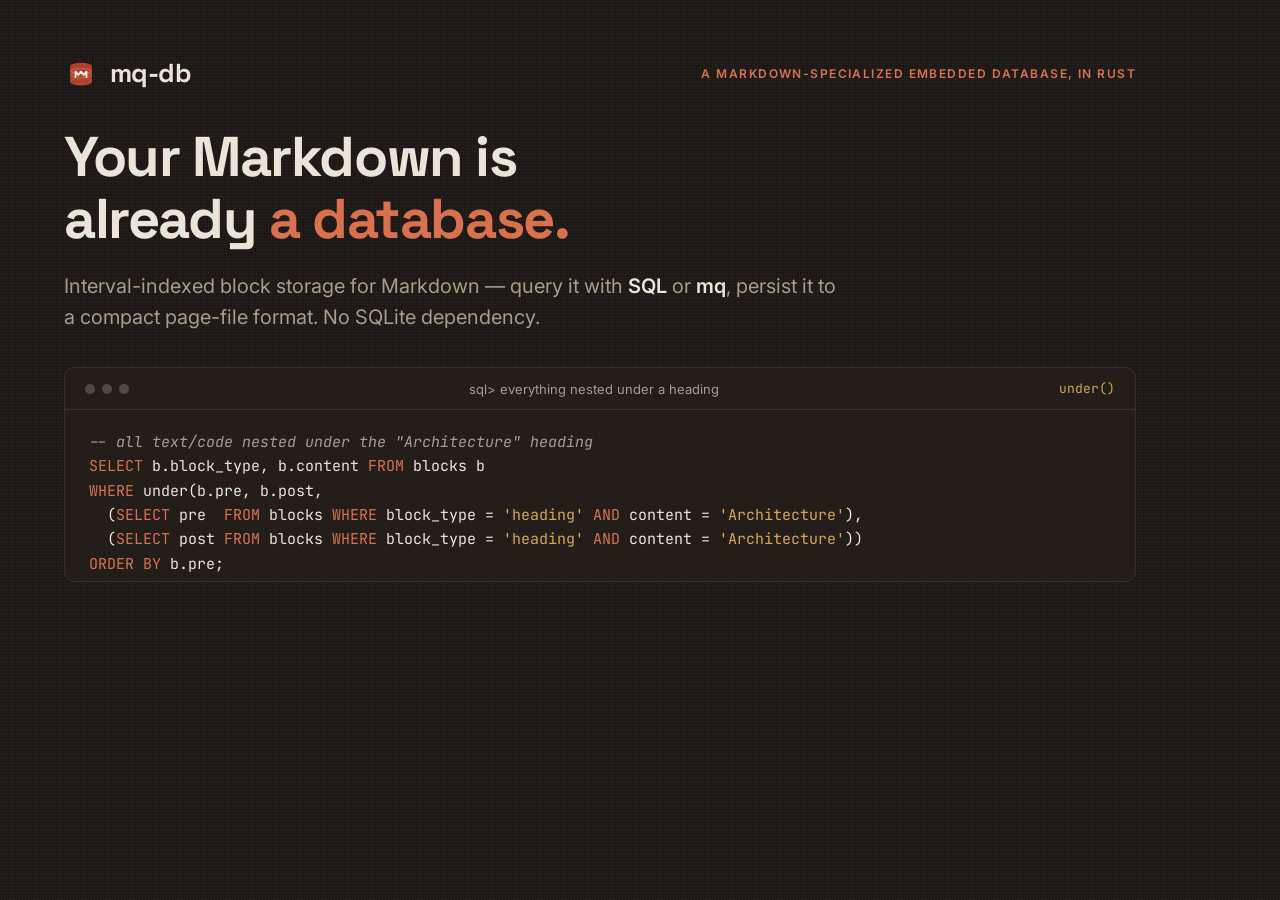
==== assets/ogp.html @ e03ab527 "docs: add mdbook, deploy via GitHub Pages, and unify site branding - Add an mdbook under docs/books " ====
<!--
  Source for docs/assets/ogp.png. Regenerate after edits with:
  "/Applications/Google Chrome.app/Contents/MacOS/Google Chrome" \
    --headless --disable-gpu --hide-scrollbars --window-size=1200,630 \
    --screenshot=docs/assets/ogp.png assets/ogp.html
-->
<!doctype html>
<html>
<head>
<meta charset="UTF-8" />
<link rel="preconnect" href="https://fonts.googleapis.com" />
<link rel="preconnect" href="https://fonts.gstatic.com" crossorigin />
<link
  href="https://fonts.googleapis.com/css2?family=Space+Grotesk:wght@500;600;700&family=Inter:wght@400;500;600;700&family=JetBrains+Mono:wght@400;500;700&display=swap"
  rel="stylesheet"
/>
<style>
  :root {
    /* dark ("manuscript by candlelight") palette — matches docs/index.html
       @media (prefers-color-scheme: dark) :root values */
    --c-paper: #1b1714;
    --c-paper-alt: #231e1a;
    --c-paper-deep: #383028;
    --c-ink: #ece4d8;
    --c-ink-dim: #a89c8c;
    --c-accent: #d9714f;
    --c-accent-hover: #e68c6c;
    --c-mark: #d6a84c;
  }
  * { box-sizing: border-box; }
  html, body {
    margin: 0; padding: 0;
    width: 1200px; height: 630px;
    background-color: var(--c-paper);
    /* matches docs/index.html body: radial-gradient(rgb(var(--c-ink) / 0.035) 1px, transparent 1.2px) / 3px 3px */
    background-image: radial-gradient(rgba(236, 228, 216, 0.035) 1px, transparent 1.2px);
    background-size: 3px 3px;
    font-family: "Inter", sans-serif;
    color: var(--c-ink);
    overflow: hidden;
  }
  .card {
    width: 1200px;
    height: 630px;
    padding: 56px 64px 48px;
    display: flex;
    flex-direction: column;
    position: relative;
  }
  .topbar {
    display: flex;
    align-items: center;
    justify-content: space-between;
  }
  .brand {
    display: flex;
    align-items: center;
    gap: 12px;
  }
  .brand span {
    font-family: "Space Grotesk", sans-serif;
    font-weight: 700;
    font-size: 26px;
    letter-spacing: -0.02em;
    color: var(--c-ink);
  }
  .eyebrow {
    font-family: "Inter", sans-serif;
    font-size: 12px;
    font-weight: 600;
    letter-spacing: 0.12em;
    text-transform: uppercase;
    color: var(--c-accent);
  }
  h1 {
    font-family: "Space Grotesk", sans-serif;
    font-weight: 700;
    font-size: 56px;
    line-height: 1.1;
    letter-spacing: -0.025em;
    margin: 36px 0 22px;
    max-width: 920px;
  }
  h1 em {
    font-style: normal;
    color: var(--c-accent);
  }
  p.tagline {
    font-family: "Inter", sans-serif;
    font-size: 20px;
    line-height: 1.55;
    color: var(--c-ink-dim);
    max-width: 780px;
    margin: 0 0 34px;
  }
  p.tagline b {
    color: var(--c-ink);
    font-weight: 600;
  }
  .panel {
    border: 1px solid var(--c-paper-deep);
    border-radius: 10px;
    background: var(--c-paper-alt);
    overflow: hidden;
    box-shadow: 0 1px 2px rgba(42,36,32,0.06);
  }
  .panel-head {
    display: flex;
    align-items: center;
    justify-content: space-between;
    padding: 12px 20px;
    border-bottom: 1px solid var(--c-paper-deep);
  }
  .dots { display: flex; gap: 7px; }
  .dots span {
    width: 10px; height: 10px; border-radius: 50%;
    background: var(--c-ink-dim); opacity: 0.35;
  }
  .panel-head .label {
    font-family: "Inter", sans-serif;
    font-size: 13px;
    color: var(--c-ink-dim);
  }
  .panel-head .tag {
    font-family: "JetBrains Mono", monospace;
    font-size: 13px;
    color: var(--c-mark);
  }
  pre {
    margin: 0;
    padding: 20px 24px 22px;
    font-family: "JetBrains Mono", monospace;
    font-size: 15px;
    line-height: 1.62;
    white-space: pre;
  }
  .kw { color: var(--c-accent); }
  .str { color: var(--c-mark); }
  .cm { color: var(--c-ink-dim); font-style: italic; }
</style>
</head>
<body>
  <div class="card">
    <div class="topbar">
      <div class="brand">
        <svg width="34" height="34" viewBox="0 0 100 100" xmlns="http://www.w3.org/2000/svg">
          <rect x="18" y="30" width="64" height="46" rx="4" fill="#B3402C"/>
          <ellipse cx="50" cy="30" rx="32" ry="10" fill="#B3402C"/>
          <ellipse cx="50" cy="44" rx="32" ry="7" fill="none" stroke="#FAF6EF" stroke-width="1.5" opacity="0.4"/>
          <ellipse cx="50" cy="56" rx="32" ry="7" fill="none" stroke="#FAF6EF" stroke-width="1.5" opacity="0.32"/>
          <ellipse cx="50" cy="76" rx="32" ry="10" fill="#B3402C"/>
          <ellipse cx="50" cy="76" rx="32" ry="10" fill="none" stroke="#FAF6EF" stroke-width="1" opacity="0.25"/>
          <path d="M34 62 L34 46 L42 56 L50 46 L58 56 L66 46 L66 62" fill="none" stroke="#FAF6EF" stroke-width="5.5" stroke-linecap="round" stroke-linejoin="round" opacity="0.95"/>
        </svg>
        <span>mq-db</span>
      </div>
      <div class="eyebrow">A Markdown-specialized embedded database, in Rust</div>
    </div>

    <h1>Your Markdown is<br />already <em>a database.</em></h1>

    <p class="tagline">
      Interval-indexed block storage for Markdown — query it with <b>SQL</b> or <b>mq</b>,
      persist it to a compact page-file format. No SQLite dependency.
    </p>

    <div class="panel">
      <div class="panel-head">
        <div class="dots"><span></span><span></span><span></span></div>
        <div class="label">sql&gt; everything nested under a heading</div>
        <div class="tag">under()</div>
      </div>
      <pre><span class="cm">-- all text/code nested under the "Architecture" heading</span>
<span class="kw">SELECT</span> b.block_type, b.content <span class="kw">FROM</span> blocks b
<span class="kw">WHERE</span> under(b.pre, b.post,
  (<span class="kw">SELECT</span> pre  <span class="kw">FROM</span> blocks <span class="kw">WHERE</span> block_type = <span class="str">'heading'</span> <span class="kw">AND</span> content = <span class="str">'Architecture'</span>),
  (<span class="kw">SELECT</span> post <span class="kw">FROM</span> blocks <span class="kw">WHERE</span> block_type = <span class="str">'heading'</span> <span class="kw">AND</span> content = <span class="str">'Architecture'</span>))
<span class="kw">ORDER BY</span> b.pre;</pre>
    </div>
  </div>
</body>
</html>
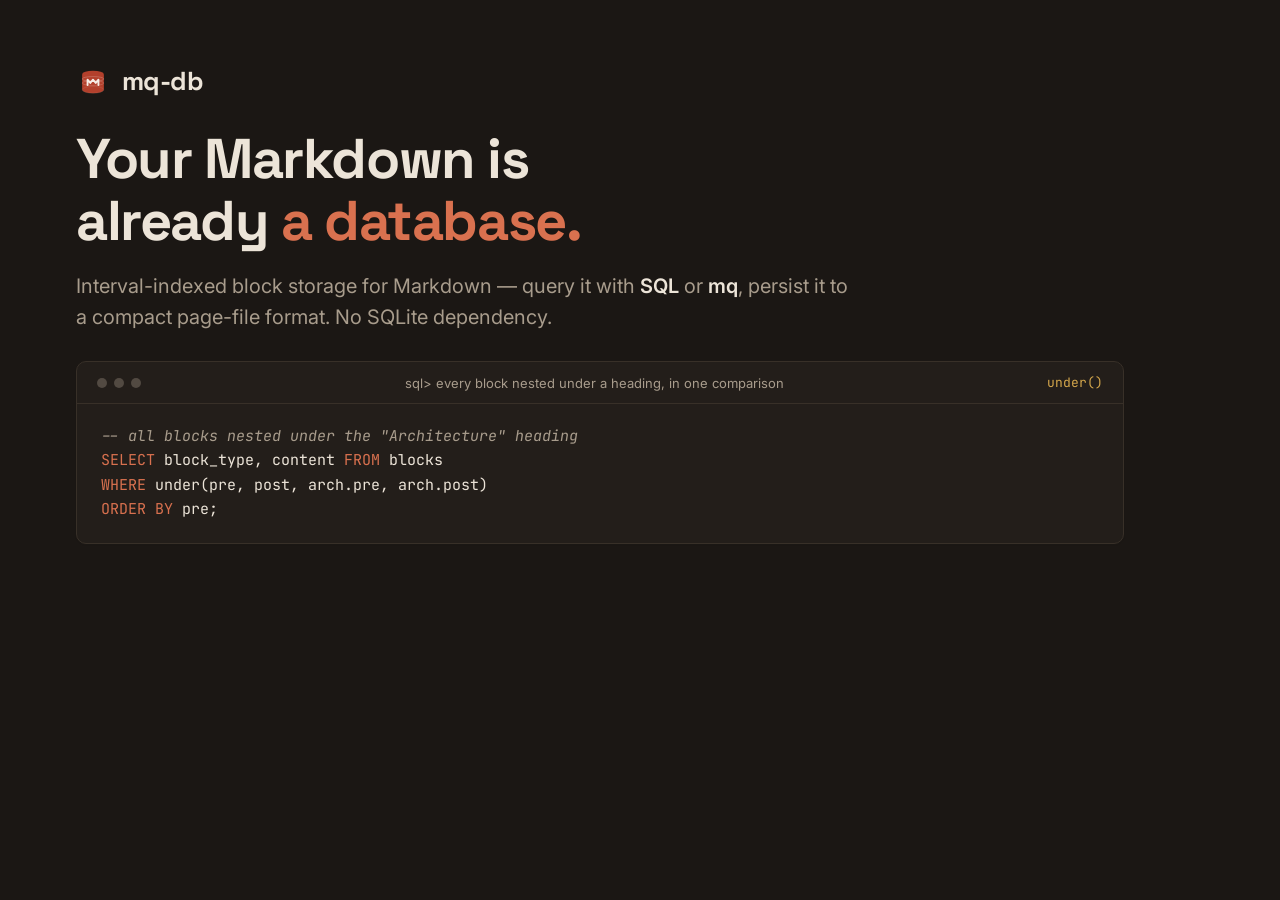
==== commit 48763bdb: "redesign(docs): rework landing page in a flatter" ====
--- a/assets/ogp.html
+++ b/assets/ogp.html
@@ -32,17 +32,18 @@
     margin: 0; padding: 0;
     width: 1200px; height: 630px;
     background-color: var(--c-paper);
-    /* matches docs/index.html body: radial-gradient(rgb(var(--c-ink) / 0.035) 1px, transparent 1.2px) / 3px 3px */
-    background-image: radial-gradient(rgba(236, 228, 216, 0.035) 1px, transparent 1.2px);
-    background-size: 3px 3px;
     font-family: "Inter", sans-serif;
     color: var(--c-ink);
     overflow: hidden;
   }
+  /* Social platforms crop og:image to varying aspect ratios (2:1, 1.91:1, and
+     square thumbnails on some unfurlers) before display, trimming from every
+     edge. Keep all content inside a safe area well clear of the 1200x630
+     bounds so nothing load-bearing (logo, headline) gets clipped. */
   .card {
     width: 1200px;
     height: 630px;
-    padding: 56px 64px 48px;
+    padding: 64px 76px 56px;
     display: flex;
     flex-direction: column;
     position: relative;
@@ -50,7 +51,6 @@
   .topbar {
     display: flex;
     align-items: center;
-    justify-content: space-between;
   }
   .brand {
     display: flex;
@@ -64,21 +64,13 @@
     letter-spacing: -0.02em;
     color: var(--c-ink);
   }
-  .eyebrow {
-    font-family: "Inter", sans-serif;
-    font-size: 12px;
-    font-weight: 600;
-    letter-spacing: 0.12em;
-    text-transform: uppercase;
-    color: var(--c-accent);
-  }
   h1 {
     font-family: "Space Grotesk", sans-serif;
     font-weight: 700;
     font-size: 56px;
     line-height: 1.1;
     letter-spacing: -0.025em;
-    margin: 36px 0 22px;
+    margin: 30px 0 20px;
     max-width: 920px;
   }
   h1 em {
@@ -91,7 +83,7 @@
     line-height: 1.55;
     color: var(--c-ink-dim);
     max-width: 780px;
-    margin: 0 0 34px;
+    margin: 0 0 28px;
   }
   p.tagline b {
     color: var(--c-ink);
@@ -154,7 +146,6 @@
         </svg>
         <span>mq-db</span>
       </div>
-      <div class="eyebrow">A Markdown-specialized embedded database, in Rust</div>
     </div>
 
     <h1>Your Markdown is<br />already <em>a database.</em></h1>
@@ -167,15 +158,13 @@
     <div class="panel">
       <div class="panel-head">
         <div class="dots"><span></span><span></span><span></span></div>
-        <div class="label">sql&gt; everything nested under a heading</div>
+        <div class="label">sql&gt; every block nested under a heading, in one comparison</div>
         <div class="tag">under()</div>
       </div>
-      <pre><span class="cm">-- all text/code nested under the "Architecture" heading</span>
-<span class="kw">SELECT</span> b.block_type, b.content <span class="kw">FROM</span> blocks b
-<span class="kw">WHERE</span> under(b.pre, b.post,
-  (<span class="kw">SELECT</span> pre  <span class="kw">FROM</span> blocks <span class="kw">WHERE</span> block_type = <span class="str">'heading'</span> <span class="kw">AND</span> content = <span class="str">'Architecture'</span>),
-  (<span class="kw">SELECT</span> post <span class="kw">FROM</span> blocks <span class="kw">WHERE</span> block_type = <span class="str">'heading'</span> <span class="kw">AND</span> content = <span class="str">'Architecture'</span>))
-<span class="kw">ORDER BY</span> b.pre;</pre>
+      <pre><span class="cm">-- all blocks nested under the "Architecture" heading</span>
+<span class="kw">SELECT</span> block_type, content <span class="kw">FROM</span> blocks
+<span class="kw">WHERE</span> under(pre, post, arch.pre, arch.post)
+<span class="kw">ORDER BY</span> pre;</pre>
     </div>
   </div>
 </body>
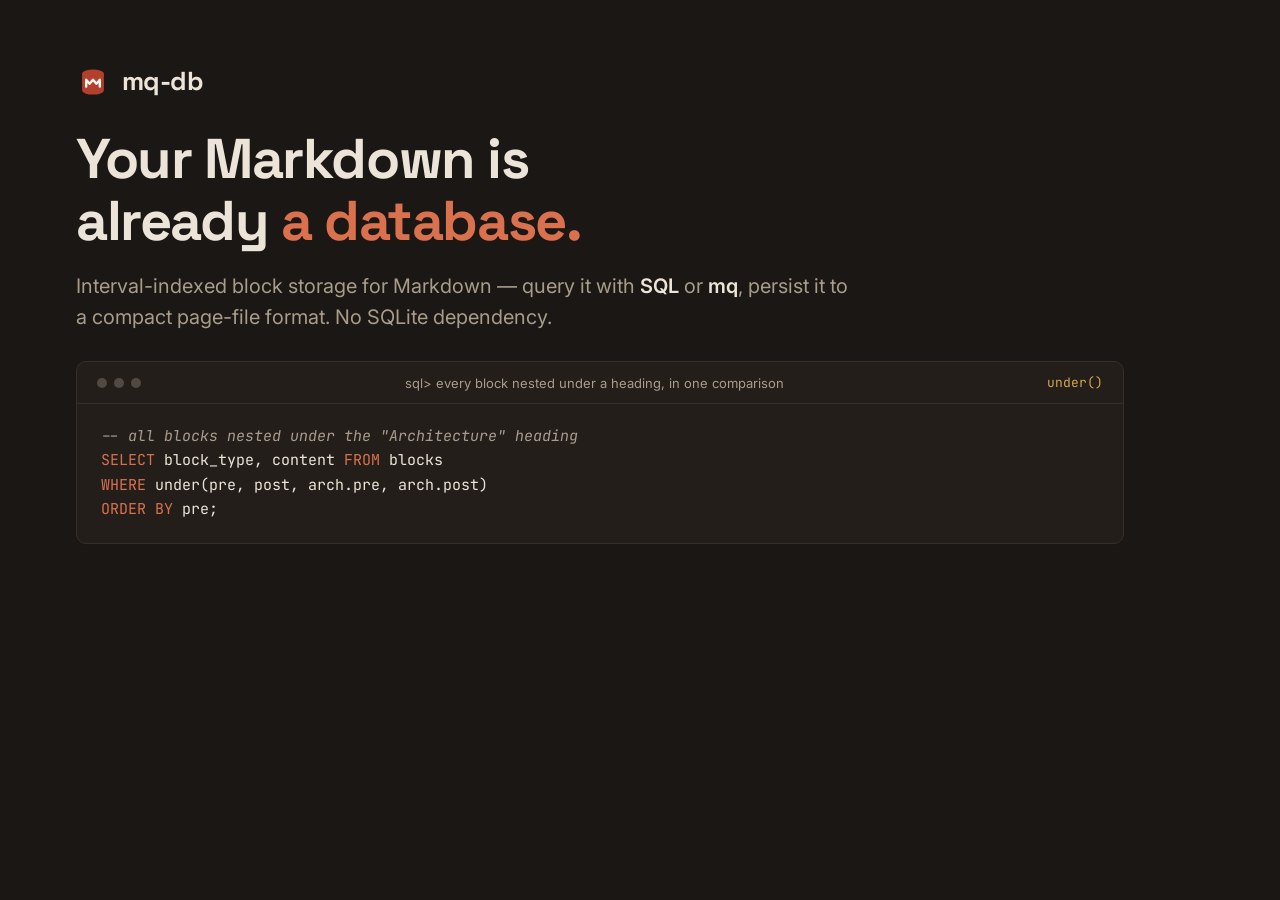
==== commit 913b0d24: "chore(branding): simplify logo to a flat single-silhouette mark Replace the 6-shape cylinder (separa" ====
--- a/assets/ogp.html
+++ b/assets/ogp.html
@@ -136,13 +136,10 @@
     <div class="topbar">
       <div class="brand">
         <svg width="34" height="34" viewBox="0 0 100 100" xmlns="http://www.w3.org/2000/svg">
-          <rect x="18" y="30" width="64" height="46" rx="4" fill="#B3402C"/>
-          <ellipse cx="50" cy="30" rx="32" ry="10" fill="#B3402C"/>
-          <ellipse cx="50" cy="44" rx="32" ry="7" fill="none" stroke="#FAF6EF" stroke-width="1.5" opacity="0.4"/>
-          <ellipse cx="50" cy="56" rx="32" ry="7" fill="none" stroke="#FAF6EF" stroke-width="1.5" opacity="0.32"/>
-          <ellipse cx="50" cy="76" rx="32" ry="10" fill="#B3402C"/>
-          <ellipse cx="50" cy="76" rx="32" ry="10" fill="none" stroke="#FAF6EF" stroke-width="1" opacity="0.25"/>
-          <path d="M34 62 L34 46 L42 56 L50 46 L58 56 L66 46 L66 62" fill="none" stroke="#FAF6EF" stroke-width="5.5" stroke-linecap="round" stroke-linejoin="round" opacity="0.95"/>
+          <ellipse cx="50" cy="78" rx="32" ry="12" fill="#B3402C"/>
+          <rect x="18" y="28" width="64" height="50" fill="#B3402C"/>
+          <ellipse cx="50" cy="28" rx="32" ry="12" fill="#B3402C"/>
+          <path d="M30 66 L30 46 L40 58 L50 46 L60 58 L70 46 L70 66" fill="none" stroke="#FAF6EF" stroke-width="7" stroke-linecap="round" stroke-linejoin="round"/>
         </svg>
         <span>mq-db</span>
       </div>
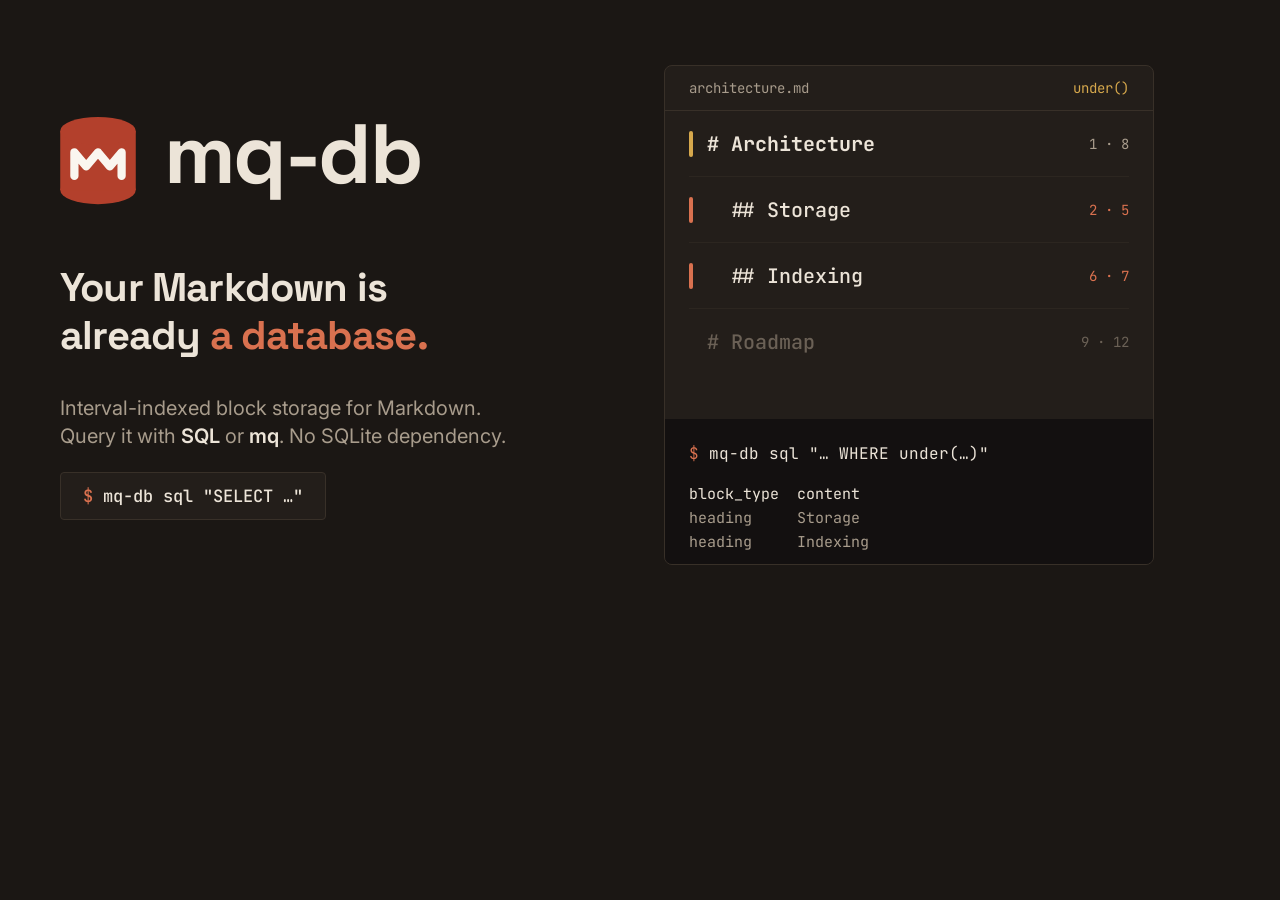
==== commit 467a3b50: "docs: update OGP image and template" ====
--- a/assets/ogp.html
+++ b/assets/ogp.html
@@ -16,15 +16,16 @@
 />
 <style>
   :root {
-    /* dark ("manuscript by candlelight") palette — matches docs/index.html
-       @media (prefers-color-scheme: dark) :root values */
+    /* dark palette — matches docs/index.html @media (prefers-color-scheme: dark) */
     --c-paper: #1b1714;
     --c-paper-alt: #231e1a;
     --c-paper-deep: #383028;
+    --c-line: #2c2620;
+    --c-term: #131010;
     --c-ink: #ece4d8;
     --c-ink-dim: #a89c8c;
+    --c-ink-faint: #6b6156;
     --c-accent: #d9714f;
-    --c-accent-hover: #e68c6c;
     --c-mark: #d6a84c;
   }
   * { box-sizing: border-box; }
@@ -36,132 +37,118 @@
     color: var(--c-ink);
     overflow: hidden;
   }
-  /* Social platforms crop og:image to varying aspect ratios (2:1, 1.91:1, and
-     square thumbnails on some unfurlers) before display, trimming from every
-     edge. Keep all content inside a safe area well clear of the 1200x630
-     bounds so nothing load-bearing (logo, headline) gets clipped. */
+  .abs { position: absolute; }
+  .mono { font-family: "JetBrains Mono", monospace; }
+
+  /* left column: x 60..600 */
+  .logo { left: 39px; top: 98px; width: 118px; height: 118px; }
+  .brand {
+    left: 164px; top: 112px;
+    font-family: "Space Grotesk", sans-serif;
+    font-weight: 700; font-size: 84px; line-height: 1;
+    letter-spacing: -0.03em;
+  }
+  .tagline {
+    left: 60px; top: 264px;
+    font-family: "Space Grotesk", sans-serif;
+    font-weight: 700; font-size: 40px; line-height: 1.2;
+    letter-spacing: -0.02em;
+  }
+  .tagline em { font-style: normal; color: var(--c-accent); }
+  .desc {
+    left: 60px; top: 394px; width: 540px;
+    font-size: 20px; line-height: 28px;
+    color: var(--c-ink-dim);
+  }
+  .desc b { color: var(--c-ink); font-weight: 600; }
+  .cmd {
+    left: 60px; top: 472px; height: 48px;
+    padding: 0 22px;
+    display: flex; align-items: center; gap: 10px;
+    border: 1px solid var(--c-paper-deep);
+    border-radius: 4px;
+    background: var(--c-paper-alt);
+    font-size: 17px; font-weight: 500;
+  }
+  .cmd .p, .term .p { color: var(--c-accent); }
+
+  /* right column: card x 664..1154, y 65..565 */
   .card {
-    width: 1200px;
-    height: 630px;
-    padding: 64px 76px 56px;
-    display: flex;
-    flex-direction: column;
-    position: relative;
-  }
-  .topbar {
-    display: flex;
-    align-items: center;
-  }
-  .brand {
-    display: flex;
-    align-items: center;
-    gap: 12px;
-  }
-  .brand span {
-    font-family: "Space Grotesk", sans-serif;
-    font-weight: 700;
-    font-size: 26px;
-    letter-spacing: -0.02em;
-    color: var(--c-ink);
-  }
-  h1 {
-    font-family: "Space Grotesk", sans-serif;
-    font-weight: 700;
-    font-size: 56px;
-    line-height: 1.1;
-    letter-spacing: -0.025em;
-    margin: 30px 0 20px;
-    max-width: 920px;
-  }
-  h1 em {
-    font-style: normal;
-    color: var(--c-accent);
-  }
-  p.tagline {
-    font-family: "Inter", sans-serif;
-    font-size: 20px;
-    line-height: 1.55;
-    color: var(--c-ink-dim);
-    max-width: 780px;
-    margin: 0 0 28px;
-  }
-  p.tagline b {
-    color: var(--c-ink);
-    font-weight: 600;
-  }
-  .panel {
+    left: 664px; top: 65px; width: 490px; height: 500px;
     border: 1px solid var(--c-paper-deep);
-    border-radius: 10px;
+    border-radius: 8px;
     background: var(--c-paper-alt);
     overflow: hidden;
-    box-shadow: 0 1px 2px rgba(42,36,32,0.06);
   }
-  .panel-head {
-    display: flex;
-    align-items: center;
-    justify-content: space-between;
-    padding: 12px 20px;
+  .card-head {
+    height: 45px; padding: 0 24px;
+    display: flex; align-items: center; justify-content: space-between;
     border-bottom: 1px solid var(--c-paper-deep);
+    font-size: 14px; color: var(--c-ink-dim);
   }
-  .dots { display: flex; gap: 7px; }
-  .dots span {
-    width: 10px; height: 10px; border-radius: 50%;
-    background: var(--c-ink-dim); opacity: 0.35;
+  .card-head .tag { color: var(--c-mark); }
+  .rows { padding: 0 24px; }
+  .row {
+    height: 66px;
+    display: flex; align-items: center; gap: 14px;
+    border-bottom: 1px solid var(--c-line);
+    font-size: 20px; font-weight: 500;
   }
-  .panel-head .label {
-    font-family: "Inter", sans-serif;
-    font-size: 13px;
-    color: var(--c-ink-dim);
+  .row:last-child { border-bottom: 0; }
+  .row .bar { width: 4px; height: 26px; border-radius: 2px; background: transparent; }
+  .row .name { flex: 1; }
+  .row .iv { font-size: 14px; font-weight: 400; color: var(--c-ink-dim); }
+  .row.sec .name { font-weight: 700; color: var(--c-ink); }
+  .row.sec .bar { background: var(--c-mark); }
+  .row.in .name { padding-left: 24px; }
+  .row.in .bar { background: var(--c-accent); }
+  .row.in .iv { color: var(--c-accent); }
+  .row.out .name, .row.out .iv { color: var(--c-ink-faint); }
+
+  .term {
+    position: absolute; left: 0; right: 0; bottom: 0; height: 145px;
+    padding: 24px 24px 0;
+    background: var(--c-term);
   }
-  .panel-head .tag {
-    font-family: "JetBrains Mono", monospace;
-    font-size: 13px;
-    color: var(--c-mark);
-  }
-  pre {
-    margin: 0;
-    padding: 20px 24px 22px;
-    font-family: "JetBrains Mono", monospace;
-    font-size: 15px;
-    line-height: 1.62;
-    white-space: pre;
-  }
-  .kw { color: var(--c-accent); }
-  .str { color: var(--c-mark); }
-  .cm { color: var(--c-ink-dim); font-style: italic; }
+  .term .l1 { font-size: 16px; color: var(--c-ink); white-space: nowrap; }
+  .term .out { margin-top: 18px; font-size: 15px; line-height: 24px; color: var(--c-ink-dim); white-space: pre; }
+  .term .out b { color: var(--c-ink); font-weight: 400; }
 </style>
 </head>
 <body>
-  <div class="card">
-    <div class="topbar">
-      <div class="brand">
-        <svg width="34" height="34" viewBox="0 0 100 100" xmlns="http://www.w3.org/2000/svg">
-          <ellipse cx="50" cy="78" rx="32" ry="12" fill="#B3402C"/>
-          <rect x="18" y="28" width="64" height="50" fill="#B3402C"/>
-          <ellipse cx="50" cy="28" rx="32" ry="12" fill="#B3402C"/>
-          <path d="M30 66 L30 46 L40 58 L50 46 L60 58 L70 46 L70 66" fill="none" stroke="#FAF6EF" stroke-width="7" stroke-linecap="round" stroke-linejoin="round"/>
-        </svg>
-        <span>mq-db</span>
-      </div>
+  <svg class="abs logo" viewBox="0 0 100 100" xmlns="http://www.w3.org/2000/svg">
+    <ellipse cx="50" cy="78" rx="32" ry="12" fill="#B3402C"/>
+    <rect x="18" y="28" width="64" height="50" fill="#B3402C"/>
+    <ellipse cx="50" cy="28" rx="32" ry="12" fill="#B3402C"/>
+    <path d="M30 66 L30 46 L40 58 L50 46 L60 58 L70 46 L70 66" fill="none" stroke="#FAF6EF" stroke-width="7" stroke-linecap="round" stroke-linejoin="round"/>
+  </svg>
+  <div class="abs brand">mq-db</div>
+
+  <div class="abs tagline">Your Markdown is<br />already <em>a database.</em></div>
+
+  <div class="abs desc">
+    Interval-indexed block storage for Markdown.<br />
+    Query it with <b>SQL</b> or <b>mq</b>. No SQLite dependency.
+  </div>
+
+  <div class="abs cmd mono"><span class="p">$</span><span>mq-db sql "SELECT …"</span></div>
+
+  <div class="abs card">
+    <div class="card-head mono">
+      <span>architecture.md</span>
+      <span class="tag">under()</span>
     </div>
-
-    <h1>Your Markdown is<br />already <em>a database.</em></h1>
-
-    <p class="tagline">
-      Interval-indexed block storage for Markdown — query it with <b>SQL</b> or <b>mq</b>,
-      persist it to a compact page-file format. No SQLite dependency.
-    </p>
-
-    <div class="panel">
-      <div class="panel-head">
-        <div class="dots"><span></span><span></span><span></span></div>
-        <div class="label">sql&gt; every block nested under a heading, in one comparison</div>
-        <div class="tag">under()</div>
-      </div>
-      <pre><span class="cm">-- all blocks nested under the "Architecture" heading</span>
-<span class="kw">SELECT</span> block_type, content <span class="kw">FROM</span> blocks
-<span class="kw">WHERE</span> under(pre, post, arch.pre, arch.post)
-<span class="kw">ORDER BY</span> pre;</pre>
+    <div class="rows mono">
+      <div class="row sec"><span class="bar"></span><span class="name"># Architecture</span><span class="iv">1 · 8</span></div>
+      <div class="row in"><span class="bar"></span><span class="name">## Storage</span><span class="iv">2 · 5</span></div>
+      <div class="row in"><span class="bar"></span><span class="name">## Indexing</span><span class="iv">6 · 7</span></div>
+      <div class="row out"><span class="bar"></span><span class="name"># Roadmap</span><span class="iv">9 · 12</span></div>
+    </div>
+    <div class="term mono">
+      <div class="l1"><span class="p">$</span> mq-db sql "… WHERE under(…)"</div>
+      <div class="out"><b>block_type  content</b>
+heading     Storage
+heading     Indexing</div>
     </div>
   </div>
 </body>
